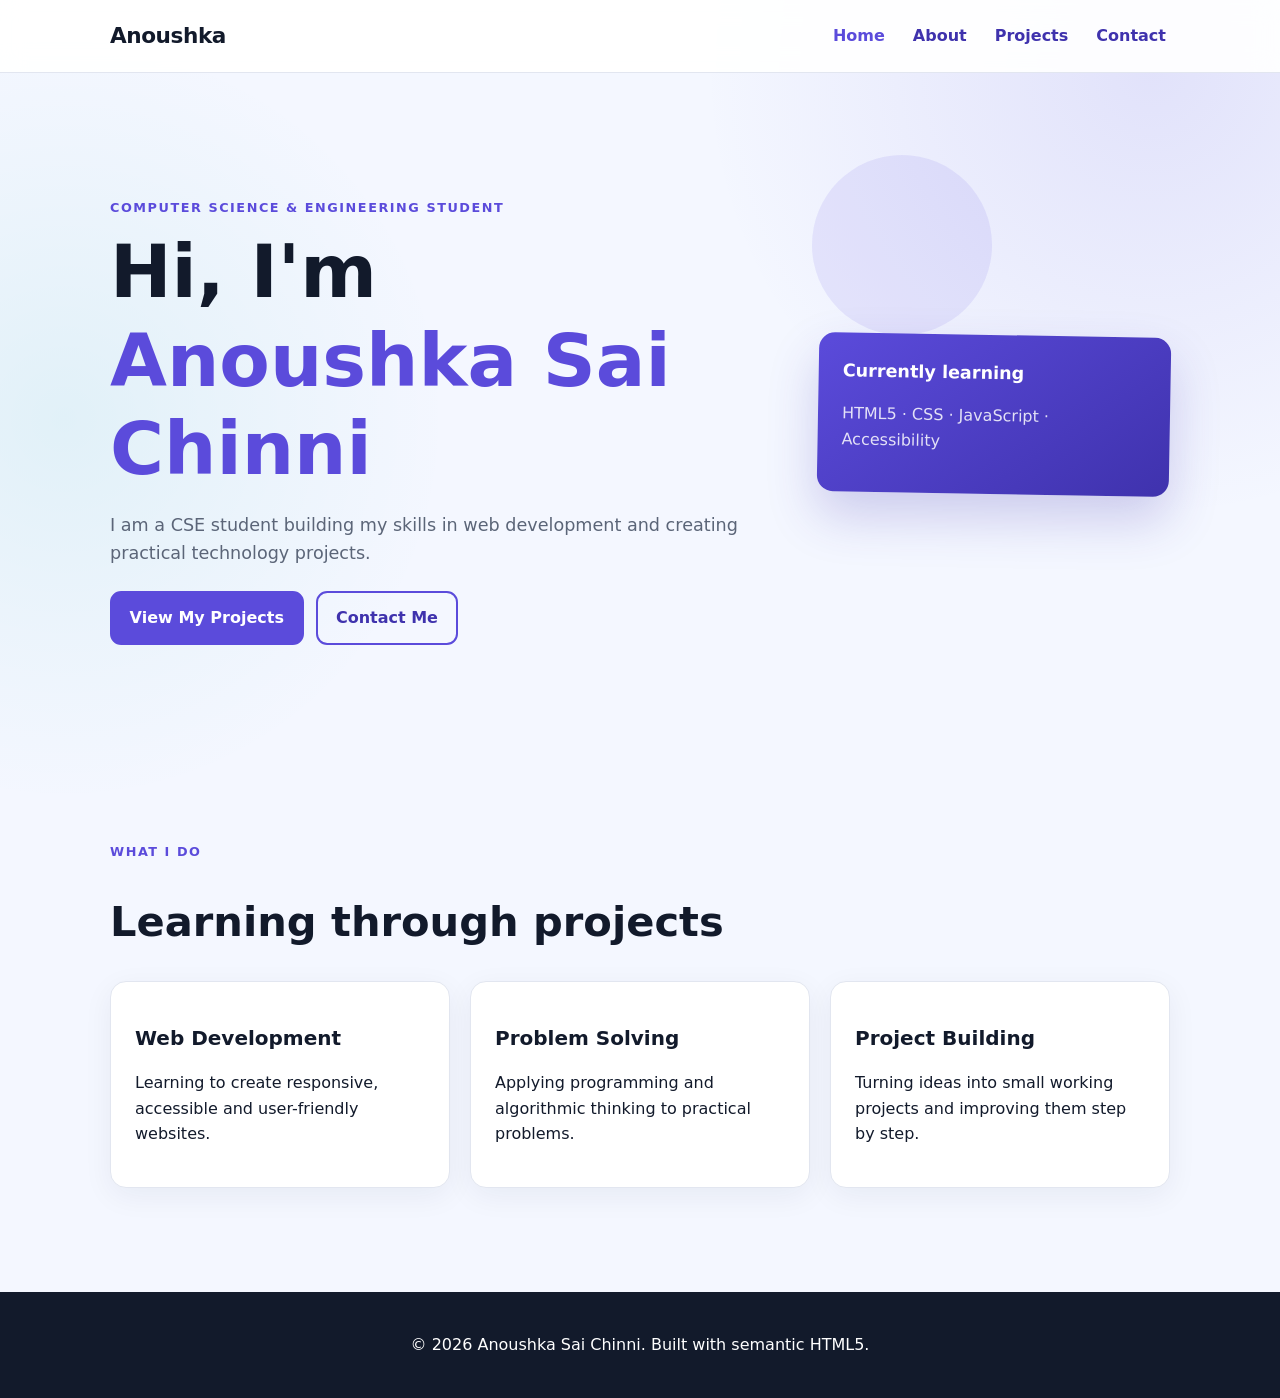
==== index.html @ 5e3af39b "Add files via upload" ====
<!DOCTYPE html>
<html lang="en">
<head>
  <meta charset="UTF-8">
  <meta name="viewport" content="width=device-width, initial-scale=1.0">
  <meta name="description" content="Personal portfolio of Anoushka Sai Chinni, a Computer Science and Engineering student and aspiring web developer.">
  <meta name="keywords" content="Anoushka Sai Chinni, CSE student, web development, portfolio, projects">
  <meta name="author" content="Anoushka Sai Chinni">
  <title>Anoushka Sai Chinni | CSE Student Portfolio</title>
  <link rel="stylesheet" href="styles.css">
</head>
<body>
  <a class="skip-link" href="#main-content">Skip to main content</a>

  <header class="site-header">
    <nav class="navbar" aria-label="Primary navigation">
      <a class="brand" href="index.html" aria-label="Anoushka Sai Chinni home">Anoushka</a>
      <button class="menu-toggle" type="button" aria-expanded="false" aria-controls="nav-menu">Menu</button>
      <ul id="nav-menu" class="nav-menu">
        <li><a href="index.html" aria-current="page">Home</a></li>
        <li><a href="about.html">About</a></li>
        <li><a href="projects.html">Projects</a></li>
        <li><a href="contact.html">Contact</a></li>
      </ul>
    </nav>
  </header>

  <main id="main-content">
    <section class="hero" aria-labelledby="hero-title">
      <div>
        <p class="eyebrow">Computer Science & Engineering Student</p>
        <h1 id="hero-title">Hi, I'm <span>Anoushka Sai Chinni</span></h1>
        <p class="hero-text">I am a CSE student building my skills in web development and creating practical technology projects.</p>
        <div class="button-row">
          <a class="button primary" href="projects.html">View My Projects</a>
          <a class="button secondary" href="contact.html">Contact Me</a>
        </div>
      </div>
      <aside class="hero-card" aria-label="Portfolio summary">
        <strong>Currently learning</strong>
        <p>HTML5 · CSS · JavaScript · Accessibility</p>
      </aside>
    </section>

    <section class="section" aria-labelledby="highlights-title">
      <div class="section-heading">
        <p class="eyebrow">What I do</p>
        <h2 id="highlights-title">Learning through projects</h2>
      </div>
      <div class="cards three">
        <article class="card">
          <h3>Web Development</h3>
          <p>Learning to create responsive, accessible and user-friendly websites.</p>
        </article>
        <article class="card">
          <h3>Problem Solving</h3>
          <p>Applying programming and algorithmic thinking to practical problems.</p>
        </article>
        <article class="card">
          <h3>Project Building</h3>
          <p>Turning ideas into small working projects and improving them step by step.</p>
        </article>
      </div>
    </section>
  </main>

  <footer class="site-footer">
    <p>&copy; <span id="year"></span> Anoushka Sai Chinni. Built with semantic HTML5.</p>
  </footer>
  <script src="script.js"></script>
</body>
</html>
---- styles.css ----
* { box-sizing: border-box; }

:root {
  --bg: #f7f8fc;
  --surface: #ffffff;
  --text: #182033;
  --muted: #5f687b;
  --primary: #2457d6;
  --primary-dark: #173fa8;
  --border: #dfe4ee;
  --focus: #ff9f1c;
  --max-width: 1100px;
}

html { scroll-behavior: smooth; }

body {
  margin: 0;
  font-family: system-ui, -apple-system, "Segoe UI", Arial, sans-serif;
  line-height: 1.6;
  color: var(--text);
  background: var(--bg);
}

a { color: var(--primary-dark); }
a:focus-visible, button:focus-visible, input:focus-visible, textarea:focus-visible {
  outline: 3px solid var(--focus);
  outline-offset: 3px;
}

.skip-link {
  position: absolute;
  left: 1rem;
  top: -4rem;
  background: var(--text);
  color: white;
  padding: .7rem 1rem;
  border-radius: .5rem;
  z-index: 100;
}
.skip-link:focus { top: 1rem; }

.site-header {
  background: var(--surface);
  border-bottom: 1px solid var(--border);
  position: sticky;
  top: 0;
  z-index: 20;
}

.navbar {
  max-width: var(--max-width);
  margin: auto;
  min-height: 72px;
  padding: 0 1.25rem;
  display: flex;
  align-items: center;
  gap: 2rem;
}

.brand {
  font-size: 1.35rem;
  font-weight: 800;
  text-decoration: none;
  color: var(--text);
  margin-right: auto;
}

.nav-menu {
  display: flex;
  gap: 1.25rem;
  list-style: none;
  margin: 0;
  padding: 0;
}

.nav-menu a {
  text-decoration: none;
  font-weight: 650;
  padding: .5rem .25rem;
}
.nav-menu a[aria-current="page"] { color: var(--primary); }

.menu-toggle {
  display: none;
  border: 1px solid var(--border);
  background: var(--surface);
  border-radius: .5rem;
  padding: .5rem .75rem;
  font-weight: 700;
}

main { min-height: 75vh; }

.hero, .page-intro, .section {
  max-width: var(--max-width);
  margin: auto;
  padding: 4.5rem 1.25rem;
}

.hero {
  min-height: 70vh;
  display: grid;
  grid-template-columns: 1.5fr .8fr;
  align-items: center;
  gap: 3rem;
}

.eyebrow {
  text-transform: uppercase;
  letter-spacing: .12em;
  font-size: .8rem;
  font-weight: 800;
  color: var(--primary);
  margin-bottom: .6rem;
}

h1, h2, h3 { line-height: 1.2; }
h1 { font-size: clamp(2.3rem, 6vw, 4.6rem); margin: 0 0 1rem; }
h1 span { color: var(--primary); }
h2 { font-size: clamp(1.8rem, 4vw, 2.6rem); }
h3 { font-size: 1.25rem; }

.hero-text, .page-intro > p:last-child {
  color: var(--muted);
  max-width: 720px;
  font-size: 1.1rem;
}

.button-row {
  display: flex;
  flex-wrap: wrap;
  gap: .8rem;
  margin-top: 1.5rem;
}

.button {
  display: inline-block;
  border: 2px solid var(--primary);
  border-radius: .7rem;
  padding: .75rem 1.1rem;
  font: inherit;
  font-weight: 750;
  text-decoration: none;
  cursor: pointer;
}
.primary { background: var(--primary); color: white; }
.primary:hover { background: var(--primary-dark); }
.secondary { background: transparent; color: var(--primary-dark); }

.hero-card, .card {
  background: var(--surface);
  border: 1px solid var(--border);
  border-radius: 1rem;
  padding: 1.5rem;
  box-shadow: 0 8px 30px rgba(20, 30, 60, .06);
}

.hero-card strong { font-size: 1.1rem; }
.hero-card p { color: var(--muted); }

.page-intro {
  padding-bottom: 1rem;
}

.section-heading { margin-bottom: 1.5rem; }
.cards {
  display: grid;
  grid-template-columns: repeat(3, 1fr);
  gap: 1.25rem;
}
.cards:not(.three) { grid-template-columns: repeat(3, 1fr); }

.two-column {
  display: grid;
  grid-template-columns: 1.3fr .8fr;
  gap: 2rem;
}

.skill-list { padding-left: 1.25rem; }
.skill-list li { margin: .65rem 0; }

.project-number {
  font-weight: 900;
  color: var(--primary);
  font-size: .9rem;
}

.project-card { min-height: 230px; }
.text-link { font-weight: 750; }

.contact-layout {
  display: grid;
  grid-template-columns: 1.3fr .7fr;
  gap: 1.5rem;
}

.form-help { color: var(--muted); }
.form-group { margin: 1rem 0; }
label { display: block; font-weight: 700; margin-bottom: .4rem; }
input, textarea {
  width: 100%;
  border: 1px solid #aeb7c8;
  border-radius: .55rem;
  padding: .75rem;
  font: inherit;
  background: white;
}
textarea { resize: vertical; }
.form-status { font-weight: 650; margin-top: 1rem; }

.site-footer {
  text-align: center;
  background: var(--text);
  color: white;
  padding: 1.5rem 1rem;
  margin-top: 2rem;
}

.visually-hidden {
  position: absolute;
  width: 1px;
  height: 1px;
  padding: 0;
  margin: -1px;
  overflow: hidden;
  clip: rect(0, 0, 0, 0);
  white-space: nowrap;
  border: 0;
}

@media (max-width: 760px) {
  .menu-toggle { display: block; }
  .nav-menu {
    display: none;
    position: absolute;
    top: 72px;
    left: 0;
    right: 0;
    padding: 1rem 1.25rem;
    background: var(--surface);
    border-bottom: 1px solid var(--border);
    flex-direction: column;
  }
  .nav-menu.open { display: flex; }
  .hero, .two-column, .contact-layout, .cards, .cards:not(.three) {
    grid-template-columns: 1fr;
  }
  .hero { min-height: auto; padding-top: 3rem; }
}


/* Final visual polish */
:root {
  --bg: #f4f7ff;
  --surface: #ffffff;
  --text: #121a2b;
  --muted: #5b6578;
  --primary: #5b4bdb;
  --primary-dark: #3f32ad;
  --accent: #00a6a6;
  --border: #e2e6f0;
}

body {
  background:
    radial-gradient(circle at 90% 5%, rgba(91,75,219,.12), transparent 28rem),
    radial-gradient(circle at 5% 30%, rgba(0,166,166,.08), transparent 24rem),
    var(--bg);
}

.site-header {
  background: rgba(255,255,255,.92);
  backdrop-filter: blur(12px);
}

.brand { letter-spacing: -.02em; }
.nav-menu a { border-radius: .5rem; }
.nav-menu a:hover { background: #eef0ff; }

.hero {
  min-height: 76vh;
  position: relative;
}

.hero::before {
  content: "";
  position: absolute;
  width: 180px;
  height: 180px;
  border-radius: 50%;
  background: rgba(91,75,219,.10);
  right: 18%;
  top: 12%;
  z-index: -1;
}

.hero-card {
  border: 0;
  background: linear-gradient(145deg, #5b4bdb, #3f32ad);
  color: white;
  transform: rotate(1deg);
  box-shadow: 0 24px 50px rgba(63,50,173,.22);
}

.hero-card p { color: rgba(255,255,255,.84); }

.card {
  transition: transform .2s ease, box-shadow .2s ease;
}

.card:hover {
  transform: translateY(-4px);
  box-shadow: 0 16px 36px rgba(20,30,60,.11);
}

.project-card {
  border-top: 4px solid var(--primary);
}

.text-link {
  display: inline-block;
  margin-top: .6rem;
}

.page-intro {
  padding-top: 5rem;
}

@media (prefers-reduced-motion: reduce) {
  html { scroll-behavior: auto; }
  .card { transition: none; }
}
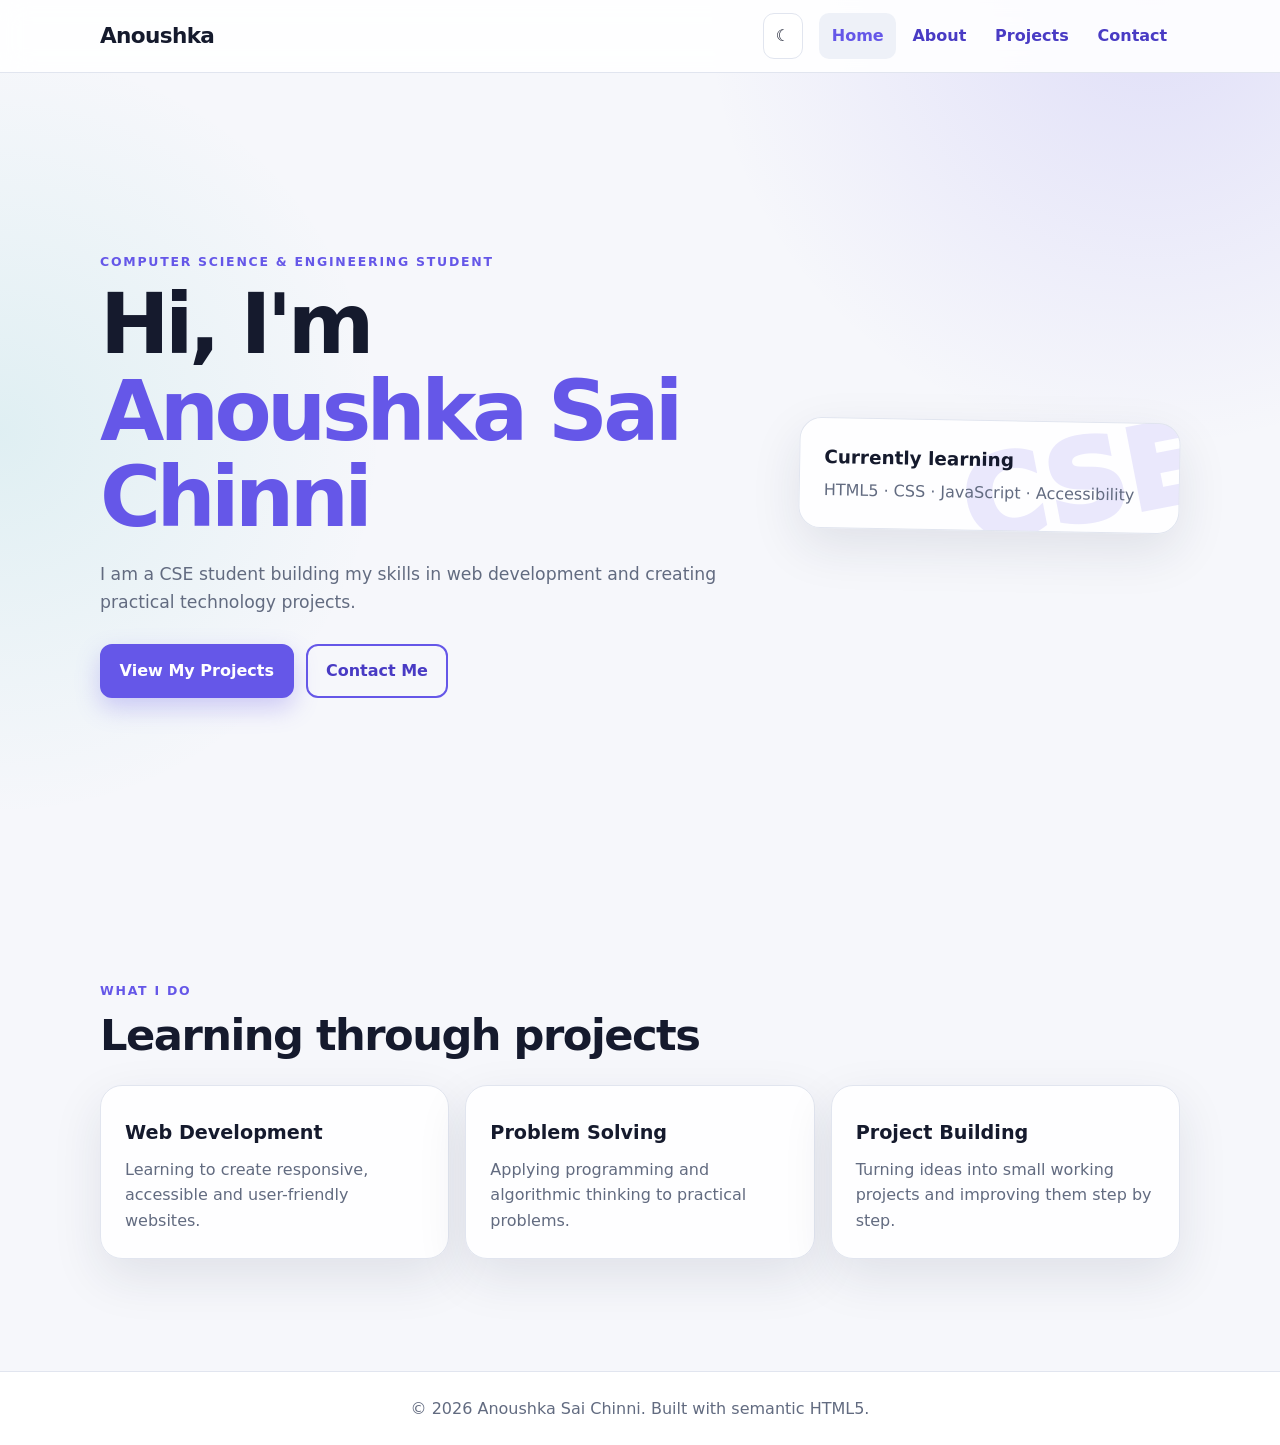
==== commit b1d18be5: "Add files via upload" ====
--- a/index.html
+++ b/index.html
@@ -15,7 +15,7 @@
   <header class="site-header">
     <nav class="navbar" aria-label="Primary navigation">
       <a class="brand" href="index.html" aria-label="Anoushka Sai Chinni home">Anoushka</a>
-      <button class="menu-toggle" type="button" aria-expanded="false" aria-controls="nav-menu">Menu</button>
+      <div class="nav-actions"><button class="icon-button" id="theme-toggle" type="button" aria-label="Switch to dark mode" title="Toggle dark mode"><span class="theme-icon" aria-hidden="true">☾</span></button><button class="menu-toggle" type="button" aria-expanded="false" aria-controls="nav-menu">Menu</button></div>
       <ul id="nav-menu" class="nav-menu">
         <li><a href="index.html" aria-current="page">Home</a></li>
         <li><a href="about.html">About</a></li>
--- a/styles.css
+++ b/styles.css
@@ -1,333 +1 @@
-* { box-sizing: border-box; }
-
-:root {
-  --bg: #f7f8fc;
-  --surface: #ffffff;
-  --text: #182033;
-  --muted: #5f687b;
-  --primary: #2457d6;
-  --primary-dark: #173fa8;
-  --border: #dfe4ee;
-  --focus: #ff9f1c;
-  --max-width: 1100px;
-}
-
-html { scroll-behavior: smooth; }
-
-body {
-  margin: 0;
-  font-family: system-ui, -apple-system, "Segoe UI", Arial, sans-serif;
-  line-height: 1.6;
-  color: var(--text);
-  background: var(--bg);
-}
-
-a { color: var(--primary-dark); }
-a:focus-visible, button:focus-visible, input:focus-visible, textarea:focus-visible {
-  outline: 3px solid var(--focus);
-  outline-offset: 3px;
-}
-
-.skip-link {
-  position: absolute;
-  left: 1rem;
-  top: -4rem;
-  background: var(--text);
-  color: white;
-  padding: .7rem 1rem;
-  border-radius: .5rem;
-  z-index: 100;
-}
-.skip-link:focus { top: 1rem; }
-
-.site-header {
-  background: var(--surface);
-  border-bottom: 1px solid var(--border);
-  position: sticky;
-  top: 0;
-  z-index: 20;
-}
-
-.navbar {
-  max-width: var(--max-width);
-  margin: auto;
-  min-height: 72px;
-  padding: 0 1.25rem;
-  display: flex;
-  align-items: center;
-  gap: 2rem;
-}
-
-.brand {
-  font-size: 1.35rem;
-  font-weight: 800;
-  text-decoration: none;
-  color: var(--text);
-  margin-right: auto;
-}
-
-.nav-menu {
-  display: flex;
-  gap: 1.25rem;
-  list-style: none;
-  margin: 0;
-  padding: 0;
-}
-
-.nav-menu a {
-  text-decoration: none;
-  font-weight: 650;
-  padding: .5rem .25rem;
-}
-.nav-menu a[aria-current="page"] { color: var(--primary); }
-
-.menu-toggle {
-  display: none;
-  border: 1px solid var(--border);
-  background: var(--surface);
-  border-radius: .5rem;
-  padding: .5rem .75rem;
-  font-weight: 700;
-}
-
-main { min-height: 75vh; }
-
-.hero, .page-intro, .section {
-  max-width: var(--max-width);
-  margin: auto;
-  padding: 4.5rem 1.25rem;
-}
-
-.hero {
-  min-height: 70vh;
-  display: grid;
-  grid-template-columns: 1.5fr .8fr;
-  align-items: center;
-  gap: 3rem;
-}
-
-.eyebrow {
-  text-transform: uppercase;
-  letter-spacing: .12em;
-  font-size: .8rem;
-  font-weight: 800;
-  color: var(--primary);
-  margin-bottom: .6rem;
-}
-
-h1, h2, h3 { line-height: 1.2; }
-h1 { font-size: clamp(2.3rem, 6vw, 4.6rem); margin: 0 0 1rem; }
-h1 span { color: var(--primary); }
-h2 { font-size: clamp(1.8rem, 4vw, 2.6rem); }
-h3 { font-size: 1.25rem; }
-
-.hero-text, .page-intro > p:last-child {
-  color: var(--muted);
-  max-width: 720px;
-  font-size: 1.1rem;
-}
-
-.button-row {
-  display: flex;
-  flex-wrap: wrap;
-  gap: .8rem;
-  margin-top: 1.5rem;
-}
-
-.button {
-  display: inline-block;
-  border: 2px solid var(--primary);
-  border-radius: .7rem;
-  padding: .75rem 1.1rem;
-  font: inherit;
-  font-weight: 750;
-  text-decoration: none;
-  cursor: pointer;
-}
-.primary { background: var(--primary); color: white; }
-.primary:hover { background: var(--primary-dark); }
-.secondary { background: transparent; color: var(--primary-dark); }
-
-.hero-card, .card {
-  background: var(--surface);
-  border: 1px solid var(--border);
-  border-radius: 1rem;
-  padding: 1.5rem;
-  box-shadow: 0 8px 30px rgba(20, 30, 60, .06);
-}
-
-.hero-card strong { font-size: 1.1rem; }
-.hero-card p { color: var(--muted); }
-
-.page-intro {
-  padding-bottom: 1rem;
-}
-
-.section-heading { margin-bottom: 1.5rem; }
-.cards {
-  display: grid;
-  grid-template-columns: repeat(3, 1fr);
-  gap: 1.25rem;
-}
-.cards:not(.three) { grid-template-columns: repeat(3, 1fr); }
-
-.two-column {
-  display: grid;
-  grid-template-columns: 1.3fr .8fr;
-  gap: 2rem;
-}
-
-.skill-list { padding-left: 1.25rem; }
-.skill-list li { margin: .65rem 0; }
-
-.project-number {
-  font-weight: 900;
-  color: var(--primary);
-  font-size: .9rem;
-}
-
-.project-card { min-height: 230px; }
-.text-link { font-weight: 750; }
-
-.contact-layout {
-  display: grid;
-  grid-template-columns: 1.3fr .7fr;
-  gap: 1.5rem;
-}
-
-.form-help { color: var(--muted); }
-.form-group { margin: 1rem 0; }
-label { display: block; font-weight: 700; margin-bottom: .4rem; }
-input, textarea {
-  width: 100%;
-  border: 1px solid #aeb7c8;
-  border-radius: .55rem;
-  padding: .75rem;
-  font: inherit;
-  background: white;
-}
-textarea { resize: vertical; }
-.form-status { font-weight: 650; margin-top: 1rem; }
-
-.site-footer {
-  text-align: center;
-  background: var(--text);
-  color: white;
-  padding: 1.5rem 1rem;
-  margin-top: 2rem;
-}
-
-.visually-hidden {
-  position: absolute;
-  width: 1px;
-  height: 1px;
-  padding: 0;
-  margin: -1px;
-  overflow: hidden;
-  clip: rect(0, 0, 0, 0);
-  white-space: nowrap;
-  border: 0;
-}
-
-@media (max-width: 760px) {
-  .menu-toggle { display: block; }
-  .nav-menu {
-    display: none;
-    position: absolute;
-    top: 72px;
-    left: 0;
-    right: 0;
-    padding: 1rem 1.25rem;
-    background: var(--surface);
-    border-bottom: 1px solid var(--border);
-    flex-direction: column;
-  }
-  .nav-menu.open { display: flex; }
-  .hero, .two-column, .contact-layout, .cards, .cards:not(.three) {
-    grid-template-columns: 1fr;
-  }
-  .hero { min-height: auto; padding-top: 3rem; }
-}
-
-
-/* Final visual polish */
-:root {
-  --bg: #f4f7ff;
-  --surface: #ffffff;
-  --text: #121a2b;
-  --muted: #5b6578;
-  --primary: #5b4bdb;
-  --primary-dark: #3f32ad;
-  --accent: #00a6a6;
-  --border: #e2e6f0;
-}
-
-body {
-  background:
-    radial-gradient(circle at 90% 5%, rgba(91,75,219,.12), transparent 28rem),
-    radial-gradient(circle at 5% 30%, rgba(0,166,166,.08), transparent 24rem),
-    var(--bg);
-}
-
-.site-header {
-  background: rgba(255,255,255,.92);
-  backdrop-filter: blur(12px);
-}
-
-.brand { letter-spacing: -.02em; }
-.nav-menu a { border-radius: .5rem; }
-.nav-menu a:hover { background: #eef0ff; }
-
-.hero {
-  min-height: 76vh;
-  position: relative;
-}
-
-.hero::before {
-  content: "";
-  position: absolute;
-  width: 180px;
-  height: 180px;
-  border-radius: 50%;
-  background: rgba(91,75,219,.10);
-  right: 18%;
-  top: 12%;
-  z-index: -1;
-}
-
-.hero-card {
-  border: 0;
-  background: linear-gradient(145deg, #5b4bdb, #3f32ad);
-  color: white;
-  transform: rotate(1deg);
-  box-shadow: 0 24px 50px rgba(63,50,173,.22);
-}
-
-.hero-card p { color: rgba(255,255,255,.84); }
-
-.card {
-  transition: transform .2s ease, box-shadow .2s ease;
-}
-
-.card:hover {
-  transform: translateY(-4px);
-  box-shadow: 0 16px 36px rgba(20,30,60,.11);
-}
-
-.project-card {
-  border-top: 4px solid var(--primary);
-}
-
-.text-link {
-  display: inline-block;
-  margin-top: .6rem;
-}
-
-.page-intro {
-  padding-top: 5rem;
-}
-
-@media (prefers-reduced-motion: reduce) {
-  html { scroll-behavior: auto; }
-  .card { transition: none; }
-}
+*{box-sizing:border-box;margin:0;padding:0}html{scroll-behavior:smooth}:root{--bg:#f6f7fb;--surface:#fff;--surface-2:#eef1f8;--text:#151a2d;--muted:#626b80;--primary:#6557e8;--primary-dark:#493bc4;--accent:#13a6a6;--border:#e1e5ef;--shadow:0 18px 50px rgba(30,35,70,.10);--radius:22px;--max:1120px}html[data-theme=dark]{--bg:#0d1120;--surface:#151b2e;--surface-2:#20283e;--text:#f4f6ff;--muted:#b5bdd1;--primary:#9b91ff;--primary-dark:#b5adff;--accent:#42d6d1;--border:#2b344d;--shadow:0 18px 50px rgba(0,0,0,.35)}body{font-family:Inter,system-ui,-apple-system,"Segoe UI",Arial,sans-serif;line-height:1.6;color:var(--text);background:radial-gradient(circle at 90% 0%,color-mix(in srgb,var(--primary) 15%,transparent),transparent 28rem),radial-gradient(circle at 0% 30%,color-mix(in srgb,var(--accent) 10%,transparent),transparent 24rem),var(--bg);transition:background .25s,color .25s}a{color:var(--primary-dark)}a:focus-visible,button:focus-visible,input:focus-visible,textarea:focus-visible{outline:3px solid #ffad33;outline-offset:4px}.skip-link{position:absolute;left:1rem;top:-4rem;background:var(--text);color:var(--bg);padding:.7rem 1rem;border-radius:10px;z-index:100}.skip-link:focus{top:1rem}.site-header{position:sticky;top:0;z-index:20;background:color-mix(in srgb,var(--surface) 88%,transparent);backdrop-filter:blur(14px);border-bottom:1px solid var(--border)}.navbar{max-width:var(--max);margin:auto;min-height:72px;padding:0 1.25rem;display:flex;align-items:center;gap:1rem}.brand{font-size:1.35rem;font-weight:900;text-decoration:none;color:var(--text);margin-right:auto;letter-spacing:-.03em}.nav-menu{display:none;list-style:none;position:absolute;top:72px;left:0;right:0;padding:1rem 1.25rem;background:var(--surface);border-bottom:1px solid var(--border);flex-direction:column;gap:.35rem}.nav-menu.open{display:flex}.nav-menu a{display:block;text-decoration:none;font-weight:750;padding:.65rem .8rem;border-radius:10px}.nav-menu a:hover,.nav-menu a[aria-current=page]{background:var(--surface-2);color:var(--primary)}.nav-actions{display:flex;gap:.5rem;align-items:center}.icon-button,.menu-toggle{border:1px solid var(--border);background:var(--surface);color:var(--text);border-radius:11px;padding:.55rem .75rem;font:inherit;font-weight:750;cursor:pointer}.menu-toggle{display:block}.theme-icon{font-size:1rem}.hero,.page-intro,.section{padding:4.5rem 1.25rem;max-width:var(--max);margin:auto}.hero{min-height:calc(100vh - 72px);display:grid;align-items:center;gap:2rem}.hero-copy{max-width:700px}.eyebrow{text-transform:uppercase;letter-spacing:.14em;font-size:.78rem;font-weight:900;color:var(--primary);margin-bottom:.65rem}.hero h1,.page-intro h1{font-size:clamp(2.6rem,9vw,5.2rem);line-height:1.04;letter-spacing:-.055em;margin-bottom:1.2rem}.hero h1 span{color:var(--primary)}.hero-text,.page-intro>p:last-child{font-size:1.08rem;color:var(--muted);max-width:720px}.button-row{display:flex;flex-wrap:wrap;gap:.8rem;margin-top:1.7rem}.button{display:inline-flex;align-items:center;justify-content:center;border:2px solid var(--primary);border-radius:12px;padding:.78rem 1.1rem;font:inherit;font-weight:800;text-decoration:none;cursor:pointer;transition:transform .2s,box-shadow .2s,background .2s}.button:hover{transform:translateY(-2px)}.primary{background:var(--primary);color:white;box-shadow:0 10px 24px color-mix(in srgb,var(--primary) 28%,transparent)}.primary:hover{background:var(--primary-dark)}.secondary{background:transparent;color:var(--primary-dark)}.hero-card,.card{background:color-mix(in srgb,var(--surface) 94%,transparent);border:1px solid var(--border);border-radius:var(--radius);padding:1.5rem;box-shadow:var(--shadow)}.hero-card{position:relative;overflow:hidden}.hero-card::before{content:"CSE";position:absolute;right:-22px;top:-28px;font-size:7rem;font-weight:1000;color:color-mix(in srgb,var(--primary) 13%,transparent);transform:rotate(-12deg)}.hero-card>*{position:relative}.hero-card strong{font-size:1.15rem}.hero-card p{color:var(--muted);margin-top:.35rem}.stat-grid{display:grid;grid-template-columns:repeat(2,1fr);gap:.8rem;margin-top:1.3rem}.stat{padding:1rem;border-radius:16px;background:var(--surface-2)}.stat strong{display:block;font-size:1.35rem}.stat span{color:var(--muted);font-size:.9rem}.section-heading{margin-bottom:1.5rem}.section-heading h2,.two-column h2,.contact-layout h2{font-size:clamp(1.8rem,5vw,2.7rem);line-height:1.15;letter-spacing:-.035em}.cards{display:grid;grid-template-columns:1fr;gap:1rem}.card{transition:transform .2s,box-shadow .2s}.card:hover{transform:translateY(-5px);box-shadow:0 22px 55px rgba(30,35,70,.14)}.card h3{font-size:1.2rem;margin:.5rem 0}.card p{color:var(--muted)}.project-card{min-height:255px;border-top:4px solid var(--primary)}.project-number{font-weight:900;color:var(--primary);font-size:.85rem}.text-link{display:inline-block;margin-top:1rem;font-weight:800}.two-column,.contact-layout{display:grid;gap:1rem}.skill-list{padding-left:1.2rem;margin-top:1rem}.skill-list li{margin:.65rem 0}.page-intro{padding-bottom:2rem}.contact-layout .card{height:100%}.form-help{color:var(--muted)}.form-group{margin:1rem 0}label{display:block;font-weight:750;margin-bottom:.4rem}input,textarea{width:100%;border:1px solid var(--border);border-radius:12px;padding:.8rem;font:inherit;color:var(--text);background:var(--surface-2)}textarea{resize:vertical}.form-status{font-weight:700;margin-top:1rem}.site-footer{text-align:center;background:var(--surface);border-top:1px solid var(--border);color:var(--muted);padding:1.5rem 1rem;margin-top:2rem}.visually-hidden{position:absolute;width:1px;height:1px;padding:0;margin:-1px;overflow:hidden;clip:rect(0,0,0,0);white-space:nowrap;border:0}@media(min-width:700px){.menu-toggle{display:none}.nav-menu{display:flex;position:static;flex-direction:row;padding:0;background:transparent;border:0;gap:.2rem}.hero{grid-template-columns:1.25fr .75fr;gap:4rem}.cards.three,.cards:not(.three){grid-template-columns:repeat(3,1fr)}.two-column{grid-template-columns:1.25fr .75fr}.contact-layout{grid-template-columns:1.25fr .75fr}.hero-card{transform:rotate(1deg)}.hero-card:hover{transform:rotate(0) translateY(-5px)}}@media(min-width:950px){.hero{padding-top:3rem}.section,.page-intro{padding-top:5rem;padding-bottom:5rem}}@media(prefers-reduced-motion:reduce){html{scroll-behavior:auto}*{transition:none!important}}
